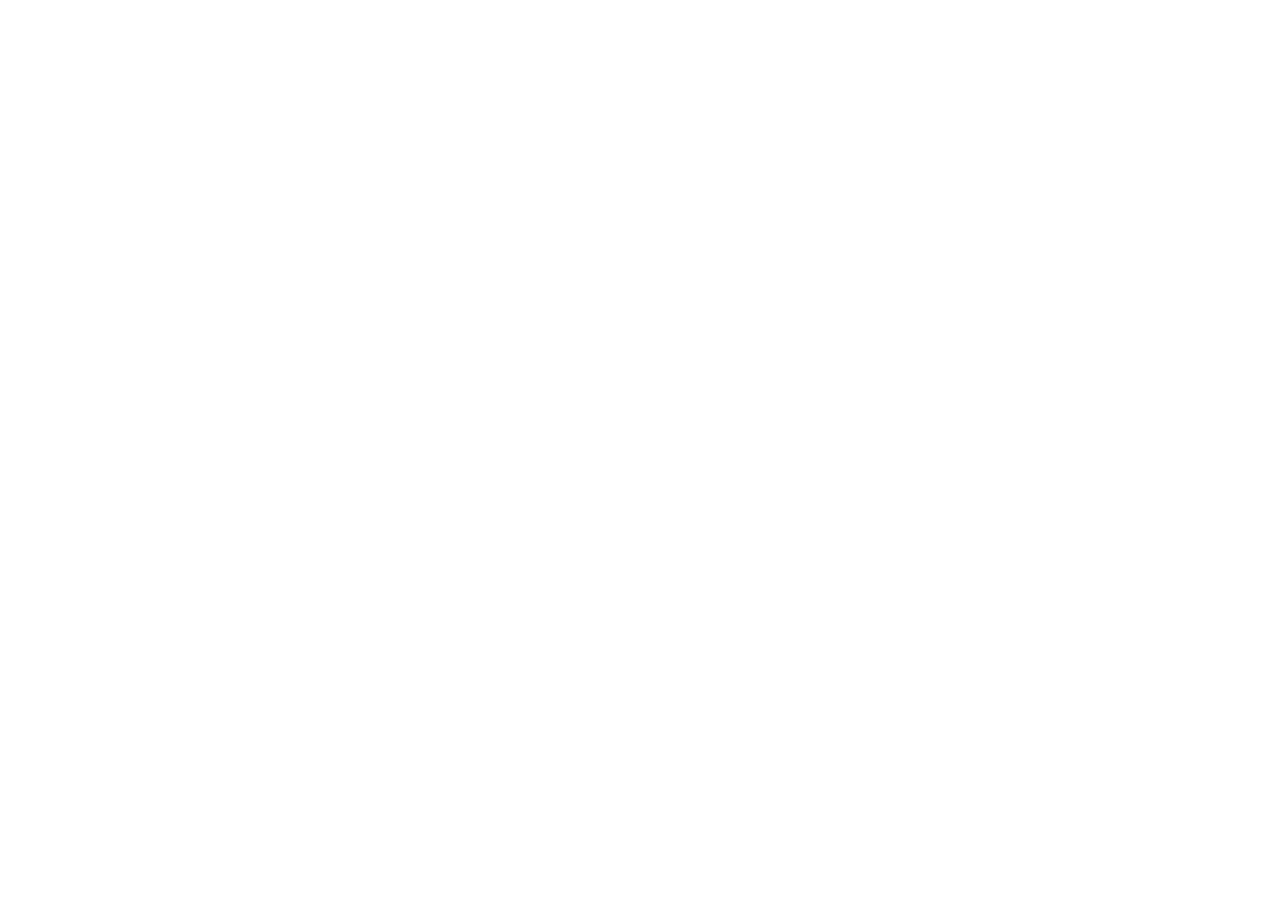
==== index.html @ 4a5c89d7 "0304" ====
<!doctype html>
<html lang="ko">
  <head>
    <meta charset="UTF-8" />
    <meta name="viewport" content="width=device-width, initial-scale=1.0" />
    <title>Portfolio Website</title>
  </head>
  <body></body>
</html>
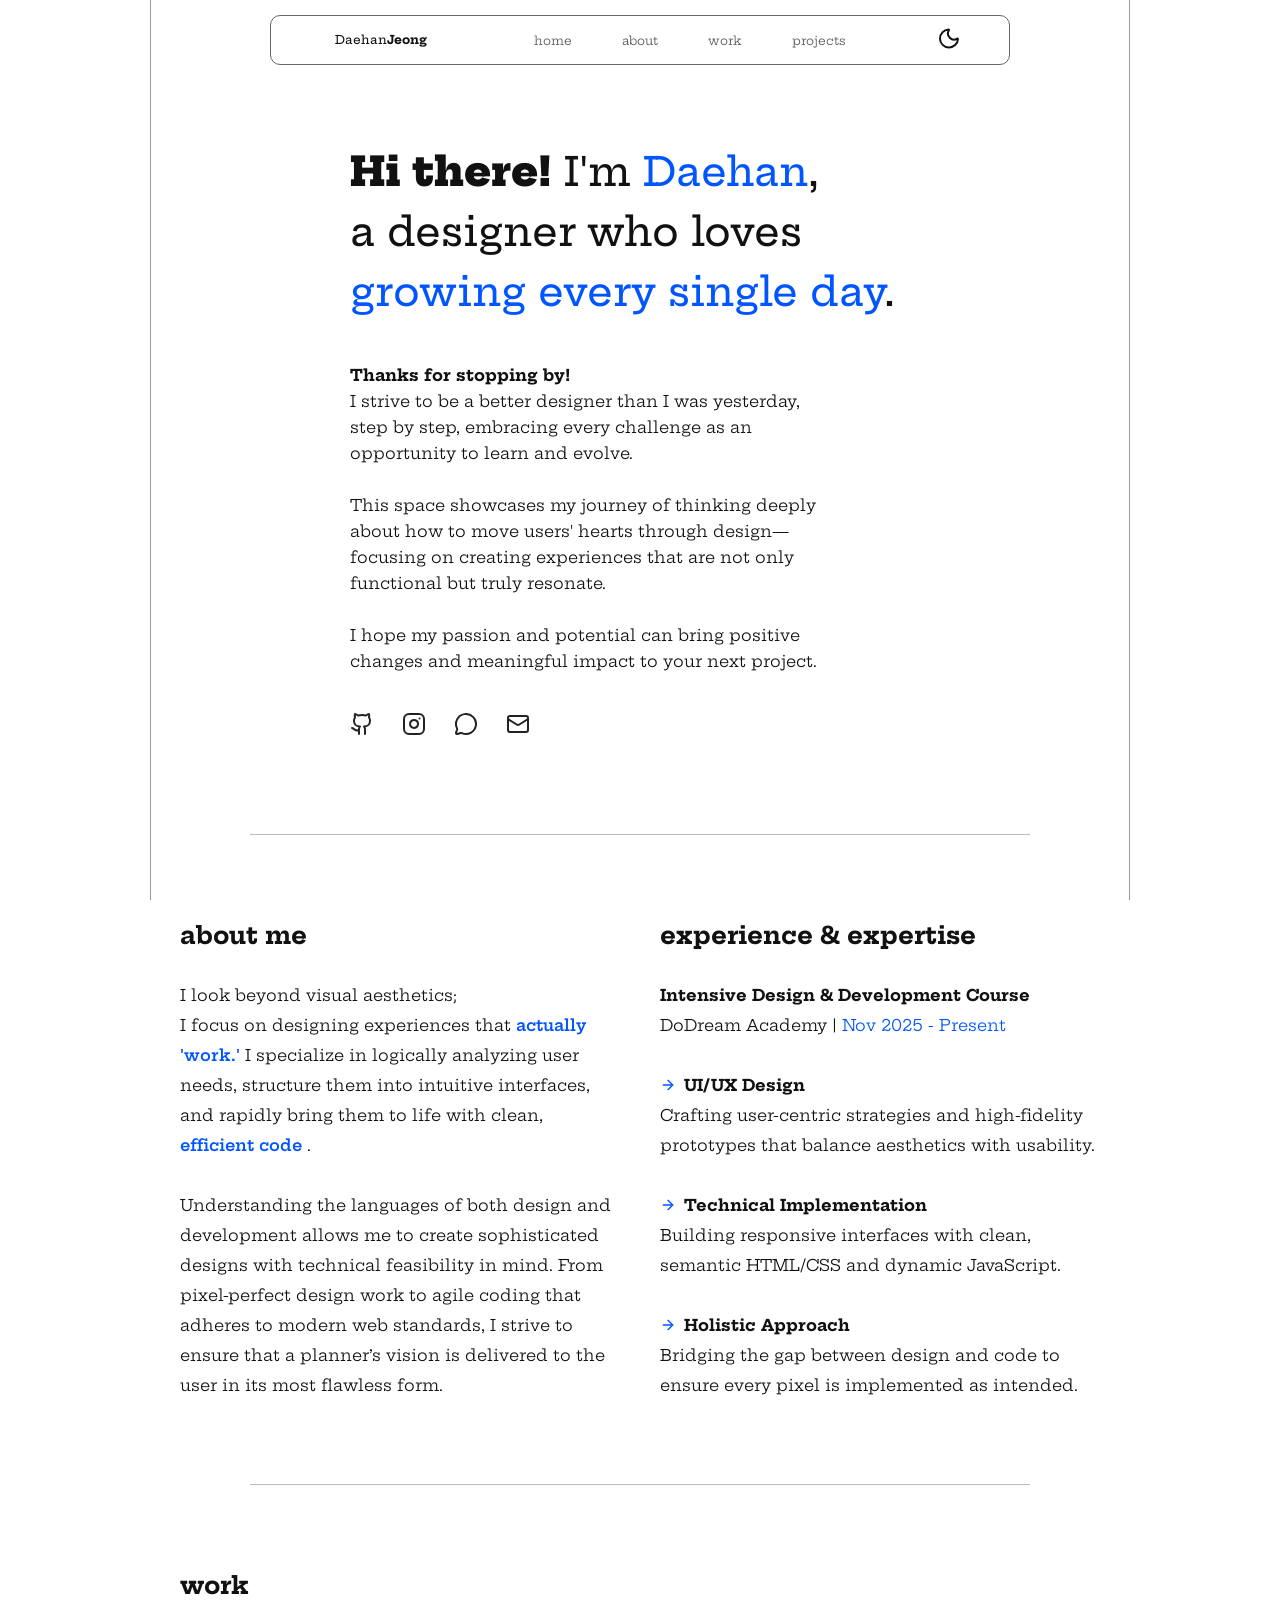
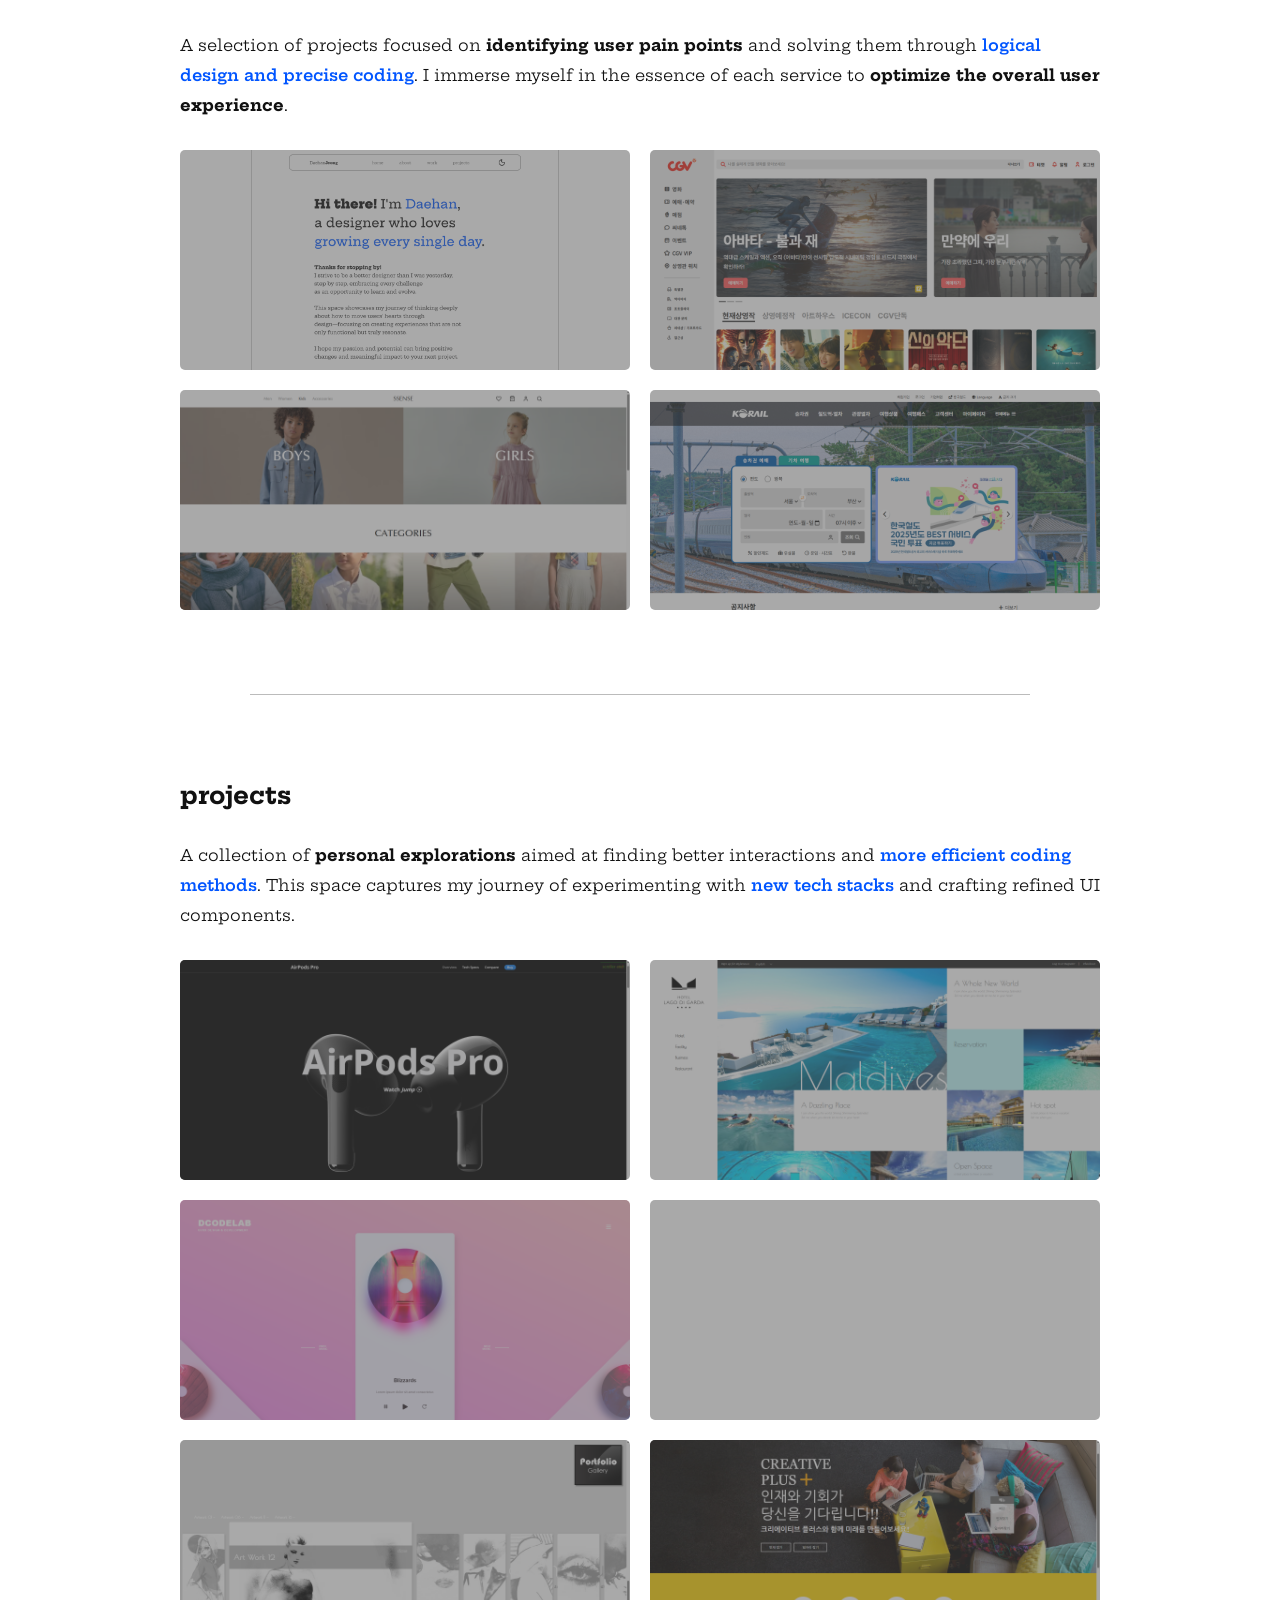
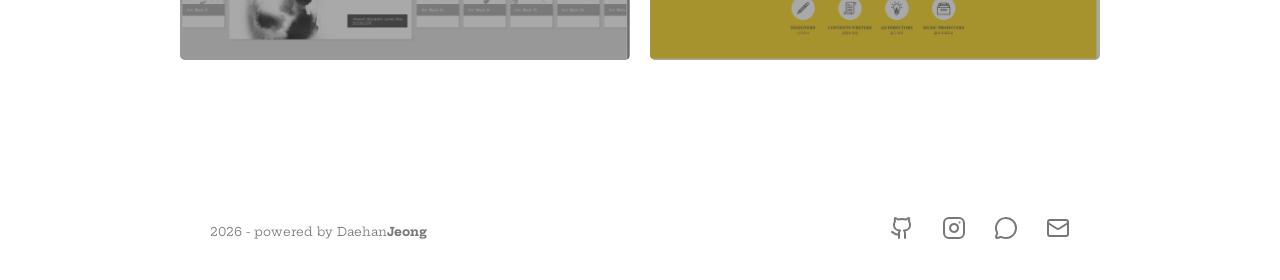
==== commit 07b89a7d: "0306" ====
--- a/index.html
+++ b/index.html
@@ -1,9 +1,423 @@
 <!doctype html>
-<html lang="ko">
+<html lang="en">
   <head>
     <meta charset="UTF-8" />
     <meta name="viewport" content="width=device-width, initial-scale=1.0" />
+
+    <link rel="stylesheet" href="css/style.css" />
+    <script src="js/script.js" defer></script>
     <title>Portfolio Website</title>
   </head>
-  <body></body>
+  <body>
+    <header>
+      <section class="box">
+        <h1 class="logo">
+          <a href="index.html">Daehan<b>Jeong</b></a>
+        </h1>
+        <nav id="gnb">
+          <a href="#hero">home</a>
+          <a href="#about">about</a>
+          <a href="#work">work</a>
+          <a href="#projects">projects</a>
+        </nav>
+        <div class="switch">
+          <button class="on">
+            <svg
+              xmlns="http://www.w3.org/2000/svg"
+              width="24"
+              height="24"
+              viewBox="0 0 24 24"
+              fill="none"
+              stroke="#111111"
+              stroke-width="2"
+              stroke-linecap="round"
+              stroke-linejoin="round"
+              class="lucide lucide-moon-icon lucide-moon"
+            >
+              <path
+                d="M20.985 12.486a9 9 0 1 1-9.473-9.472c.405-.022.617.46.402.803a6 6 0 0 0 8.268 8.268c.344-.215.825-.004.803.401"
+              />
+            </svg>
+          </button>
+          <button>
+            <svg
+              xmlns="http://www.w3.org/2000/svg"
+              width="24"
+              height="24"
+              viewBox="0 0 24 24"
+              fill="none"
+              stroke="#fdfdfd"
+              stroke-width="2"
+              stroke-linecap="round"
+              stroke-linejoin="round"
+              class="lucide lucide-sun-icon lucide-sun"
+            >
+              <circle cx="12" cy="12" r="4" />
+              <path d="M12 2v2" />
+              <path d="M12 20v2" />
+              <path d="m4.93 4.93 1.41 1.41" />
+              <path d="m17.66 17.66 1.41 1.41" />
+              <path d="M2 12h2" />
+              <path d="M20 12h2" />
+              <path d="m6.34 17.66-1.41 1.41" />
+              <path d="m19.07 4.93-1.41 1.41" />
+            </svg>
+          </button>
+        </div>
+      </section>
+    </header>
+
+    <main>
+      <section id="hero">
+        <div class="container">
+          <div class="text">
+            <div class="title">
+              <h2>
+                <b>Hi there!</b> I'm <span class="highlight">Daehan</span>,<br />
+                a designer who loves<br />
+                <span class="highlight">growing every single day</span>.
+              </h2>
+            </div>
+            <div class="content">
+              <span>
+                <b>Thanks for stopping by!</b><br />
+                I strive to be a better designer than I was yesterday, step by step, embracing every challenge as an
+                opportunity to learn and evolve. <br />
+                <br />
+                This space showcases my journey of thinking deeply about how to move users' hearts through
+                design—focusing on creating experiences that are not only functional but truly resonate.<br />
+                <br />
+                I hope my passion and potential can bring positive changes and meaningful impact to your next project.
+              </span>
+            </div>
+            <div class="social">
+              <a href="#">
+                <svg
+                  xmlns="http://www.w3.org/2000/svg"
+                  width="24"
+                  height="24"
+                  viewBox="0 0 24 24"
+                  fill="none"
+                  stroke="#222222"
+                  stroke-width="2"
+                  stroke-linecap="round"
+                  stroke-linejoin="round"
+                  class="lucide lucide-github-icon lucide-github"
+                >
+                  <path
+                    d="M15 22v-4a4.8 4.8 0 0 0-1-3.5c3 0 6-2 6-5.5.08-1.25-.27-2.48-1-3.5.28-1.15.28-2.35 0-3.5 0 0-1 0-3 1.5-2.64-.5-5.36-.5-8 0C6 2 5 2 5 2c-.3 1.15-.3 2.35 0 3.5A5.403 5.403 0 0 0 4 9c0 3.5 3 5.5 6 5.5-.39.49-.68 1.05-.85 1.65-.17.6-.22 1.23-.15 1.85v4"
+                  />
+                  <path d="M9 18c-4.51 2-5-2-7-2" />
+                </svg>
+              </a>
+              <a href="#">
+                <svg
+                  xmlns="http://www.w3.org/2000/svg"
+                  width="24"
+                  height="24"
+                  viewBox="0 0 24 24"
+                  fill="none"
+                  stroke="#222222"
+                  stroke-width="2"
+                  stroke-linecap="round"
+                  stroke-linejoin="round"
+                  class="lucide lucide-instagram-icon lucide-instagram"
+                >
+                  <rect width="20" height="20" x="2" y="2" rx="5" ry="5" />
+                  <path d="M16 11.37A4 4 0 1 1 12.63 8 4 4 0 0 1 16 11.37z" />
+                  <line x1="17.5" x2="17.51" y1="6.5" y2="6.5" />
+                </svg>
+              </a>
+              <a href="#">
+                <svg
+                  xmlns="http://www.w3.org/2000/svg"
+                  width="24"
+                  height="24"
+                  viewBox="0 0 24 24"
+                  fill="none"
+                  stroke="#222222"
+                  stroke-width="2"
+                  stroke-linecap="round"
+                  stroke-linejoin="round"
+                  class="lucide lucide-message-circle-icon lucide-message-circle"
+                >
+                  <path
+                    d="M2.992 16.342a2 2 0 0 1 .094 1.167l-1.065 3.29a1 1 0 0 0 1.236 1.168l3.413-.998a2 2 0 0 1 1.099.092 10 10 0 1 0-4.777-4.719"
+                  />
+                </svg>
+              </a>
+              <a href="#">
+                <svg
+                  xmlns="http://www.w3.org/2000/svg"
+                  width="24"
+                  height="24"
+                  viewBox="0 0 24 24"
+                  fill="none"
+                  stroke="#222222"
+                  stroke-width="2"
+                  stroke-linecap="round"
+                  stroke-linejoin="round"
+                  class="lucide lucide-mail-icon lucide-mail"
+                >
+                  <path d="m22 7-8.991 5.727a2 2 0 0 1-2.009 0L2 7" />
+                  <rect x="2" y="4" width="20" height="16" rx="2" />
+                </svg>
+              </a>
+            </div>
+          </div>
+        </div>
+      </section>
+
+      <section id="about">
+        <div class="container">
+          <div class="text">
+            <div class="title">
+              <h3>about me</h3>
+            </div>
+            <div class="content">
+              <span>
+                I look beyond visual aesthetics;<br />
+                I focus on designing experiences that
+                <span class="highlight">actually 'work.'</span>
+                I specialize in logically analyzing user needs, structure them into intuitive interfaces,<br />
+                and rapidly bring them to life with clean,
+                <span class="highlight">efficient code</span>
+                . <br />
+                <br />Understanding the languages of both design and development allows me to create sophisticated
+                designs with technical feasibility in mind. From pixel-perfect design work to agile coding that adheres
+                to modern web standards, I strive to ensure that a planner’s vision is delivered to the user in its most
+                flawless form.
+              </span>
+            </div>
+          </div>
+          <div class="text">
+            <div class="title">
+              <h3>experience & expertise</h3>
+            </div>
+            <div class="content">
+              <h4>Intensive Design & Development Course</h4>
+              <span>DoDream Academy | </span>
+              <span class="highlight" style="font-weight: normal">Nov 2025 - Present</span><br />
+              <br />
+
+              <h4>
+                <svg
+                  xmlns="http://www.w3.org/2000/svg"
+                  width="16"
+                  height="16"
+                  viewBox="0 0 24 24"
+                  fill="none"
+                  stroke="#0055FF"
+                  stroke-width="2"
+                  stroke-linecap="round"
+                  stroke-linejoin="round"
+                  class="lucide lucide-arrow-right-icon lucide-arrow-right"
+                >
+                  <path d="M5 12h14" />
+                  <path d="m12 5 7 7-7 7" />
+                </svg>
+                UI/UX Design
+              </h4>
+              <span
+                >Crafting user-centric strategies and high-fidelity prototypes that balance aesthetics with
+                usability.</span
+              ><br />
+              <br />
+
+              <h4>
+                <svg
+                  xmlns="http://www.w3.org/2000/svg"
+                  width="16"
+                  height="16"
+                  viewBox="0 0 24 24"
+                  fill="none"
+                  stroke="#0055FF"
+                  stroke-width="2"
+                  stroke-linecap="round"
+                  stroke-linejoin="round"
+                  class="lucide lucide-arrow-right-icon lucide-arrow-right"
+                >
+                  <path d="M5 12h14" />
+                  <path d="m12 5 7 7-7 7" />
+                </svg>
+                Technical Implementation
+              </h4>
+              <span>Building responsive interfaces with clean, semantic HTML/CSS and dynamic JavaScript.</span><br />
+              <br />
+
+              <h4>
+                <svg
+                  xmlns="http://www.w3.org/2000/svg"
+                  width="16"
+                  height="16"
+                  viewBox="0 0 24 24"
+                  fill="none"
+                  stroke="#0055FF"
+                  stroke-width="2"
+                  stroke-linecap="round"
+                  stroke-linejoin="round"
+                  class="lucide lucide-arrow-right-icon lucide-arrow-right"
+                >
+                  <path d="M5 12h14" />
+                  <path d="m12 5 7 7-7 7" />
+                </svg>
+                Holistic Approach
+              </h4>
+              <span>Bridging the gap between design and code to ensure every pixel is implemented as intended.</span>
+            </div>
+          </div>
+        </div>
+      </section>
+
+      <section id="work" class="cards">
+        <div class="cards-container">
+          <div class="text">
+            <div class="title">
+              <h3>work</h3>
+            </div>
+            <div class="content">
+              <span>
+                A selection of projects focused on <b>identifying user pain points</b> and solving them through
+                <span class="highlight">logical design and precise coding</span>. I immerse myself in the essence of
+                each service to <b>optimize the overall user experience</b>.
+              </span>
+            </div>
+          </div>
+          <div class="items">
+            <a href="#" class="item">
+              <div class="item-text"><span>portfolio</span></div>
+            </a>
+            <a href="#" class="item">
+              <div class="item-text"><span>cgv</span></div>
+            </a>
+            <a href="#" class="item">
+              <div class="item-text"><span>ssense</span></div>
+            </a>
+            <a href="#" class="item">
+              <div class="item-text"><span>korail</span></div>
+            </a>
+          </div>
+        </div>
+      </section>
+
+      <section id="projects" class="cards">
+        <div class="cards-container">
+          <div class="text">
+            <div class="title">
+              <h3>projects</h3>
+            </div>
+            <div class="content">
+              <span>
+                A collection of <b>personal explorations</b> aimed at finding better interactions and
+                <span class="highlight">more efficient coding methods</span>. This space captures my journey of
+                experimenting with <span class="highlight">new tech stacks</span> and crafting refined UI components.
+              </span>
+            </div>
+          </div>
+          <div class="items">
+            <a href="#" class="item">
+              <div class="item-text"><span>airpods pro</span></div>
+            </a>
+            <a href="#" class="item">
+              <div class="item-text"><span>hotel</span></div>
+            </a>
+            <a href="#" class="item">
+              <div class="item-text"><span>music player</span></div>
+            </a>
+            <a href="#" class="item">
+              <div class="item-text"><span>marvel</span></div>
+            </a>
+            <a href="#" class="item">
+              <div class="item-text"><span>art collection</span></div>
+            </a>
+            <a href="#" class="item">
+              <div class="item-text"><span>homepage</span></div>
+            </a>
+          </div>
+        </div>
+      </section>
+    </main>
+
+    <footer>
+      <div class="container">
+        <div class="copy">
+          <span>2026 - powered by Daehan<b>Jeong</b></span>
+        </div>
+        <div class="social">
+          <a href="#">
+            <svg
+              xmlns="http://www.w3.org/2000/svg"
+              width="24"
+              height="24"
+              viewBox="0 0 24 24"
+              fill="none"
+              stroke="#777777"
+              stroke-width="2"
+              stroke-linecap="round"
+              stroke-linejoin="round"
+              class="lucide lucide-github-icon lucide-github"
+            >
+              <path
+                d="M15 22v-4a4.8 4.8 0 0 0-1-3.5c3 0 6-2 6-5.5.08-1.25-.27-2.48-1-3.5.28-1.15.28-2.35 0-3.5 0 0-1 0-3 1.5-2.64-.5-5.36-.5-8 0C6 2 5 2 5 2c-.3 1.15-.3 2.35 0 3.5A5.403 5.403 0 0 0 4 9c0 3.5 3 5.5 6 5.5-.39.49-.68 1.05-.85 1.65-.17.6-.22 1.23-.15 1.85v4"
+              />
+              <path d="M9 18c-4.51 2-5-2-7-2" />
+            </svg>
+          </a>
+          <a href="#">
+            <svg
+              xmlns="http://www.w3.org/2000/svg"
+              width="24"
+              height="24"
+              viewBox="0 0 24 24"
+              fill="none"
+              stroke="#777777"
+              stroke-width="2"
+              stroke-linecap="round"
+              stroke-linejoin="round"
+              class="lucide lucide-instagram-icon lucide-instagram"
+            >
+              <rect width="20" height="20" x="2" y="2" rx="5" ry="5" />
+              <path d="M16 11.37A4 4 0 1 1 12.63 8 4 4 0 0 1 16 11.37z" />
+              <line x1="17.5" x2="17.51" y1="6.5" y2="6.5" />
+            </svg>
+          </a>
+          <a href="#">
+            <svg
+              xmlns="http://www.w3.org/2000/svg"
+              width="24"
+              height="24"
+              viewBox="0 0 24 24"
+              fill="none"
+              stroke="#777777"
+              stroke-width="2"
+              stroke-linecap="round"
+              stroke-linejoin="round"
+              class="lucide lucide-message-circle-icon lucide-message-circle"
+            >
+              <path
+                d="M2.992 16.342a2 2 0 0 1 .094 1.167l-1.065 3.29a1 1 0 0 0 1.236 1.168l3.413-.998a2 2 0 0 1 1.099.092 10 10 0 1 0-4.777-4.719"
+              />
+            </svg>
+          </a>
+          <a href="#">
+            <svg
+              xmlns="http://www.w3.org/2000/svg"
+              width="24"
+              height="24"
+              viewBox="0 0 24 24"
+              fill="none"
+              stroke="#777777"
+              stroke-width="2"
+              stroke-linecap="round"
+              stroke-linejoin="round"
+              class="lucide lucide-mail-icon lucide-mail"
+            >
+              <path d="m22 7-8.991 5.727a2 2 0 0 1-2.009 0L2 7" />
+              <rect x="2" y="4" width="20" height="16" rx="2" />
+            </svg>
+          </a>
+        </div>
+      </div>
+    </footer>
+  </body>
 </html>
--- a/css/style.css
+++ b/css/style.css
@@ -0,0 +1,427 @@
+@import url('https://fonts.googleapis.com/css2?family=Hepta+Slab:wght@1..900&display=swap');
+
+:root {
+  --primary-color: #0055ff;
+  --secondary-color: #d4ff00;
+  --bg-color-light: #ffffff;
+  --bg-color-dark: #222222;
+  --text-light: #111111;
+  --text-dark: #fdfdfd;
+  --text-nav-light: #555555;
+  --text-nav-dark: #dddddd;
+  --text-footer-light: #777777;
+  --text-footer-dark: #aaaaaa;
+  --header-border-color-light: #666666;
+  --header-border-color-dark: #eeeeee;
+  --page-border-color-light: #999999;
+  --page-border-color-dark: #bbbbbb;
+}
+
+* {
+  margin: 0;
+  padding: 0;
+  box-sizing: border-box;
+}
+html {
+  scroll-behavior: smooth;
+}
+body {
+  font-family: 'Hepta Slab', sans-serif;
+  color: var(--text-light);
+}
+
+ul,
+li {
+  list-style: none;
+}
+
+a {
+  text-decoration: none;
+}
+
+img {
+  display: block;
+}
+
+button {
+  outline: none;
+  border: none;
+  background-color: transparent;
+  cursor: pointer;
+}
+
+body::before,
+body::after {
+  content: '';
+  position: fixed;
+  top: 0;
+  bottom: 0;
+  width: 1px;
+  background-color: var(--page-border-color-light);
+  z-index: -1;
+}
+
+body::before {
+  left: calc(50% - 490px);
+}
+
+body::after {
+  right: calc(50% - 490px);
+}
+
+.highlight {
+  color: var(--primary-color);
+}
+
+header {
+  height: 80px;
+  display: flex;
+  align-items: center;
+  justify-content: center;
+}
+
+header .box {
+  width: 740px;
+  height: 50px;
+  border: var(--header-border-color-light) 1px solid;
+  border-radius: 10px;
+  display: flex;
+  justify-content: space-between;
+  align-items: center;
+  padding: 0 20px;
+  transition: 0.5s;
+}
+
+header .logo {
+  width: 180px;
+  height: 40px;
+  display: flex;
+  justify-content: center;
+  align-items: center;
+  font-weight: 500;
+}
+
+header .logo a {
+  color: var(--text-light);
+  font-size: 12px;
+  display: block;
+  line-height: 1;
+}
+
+#gnb {
+  width: 400px;
+  height: 40px;
+  display: flex;
+  align-items: center;
+  justify-content: center;
+  gap: 50px;
+}
+
+#gnb a {
+  font-size: 12px;
+  color: var(--text-nav-light);
+  transition: color 0.3s;
+}
+
+#gnb a:hover {
+  color: var(--text-light);
+}
+
+header .switch {
+  width: 80px;
+  height: 40px;
+  position: relative;
+}
+
+header .switch button {
+  position: absolute;
+  left: 50%;
+  top: 50%;
+  transform: translate(-50%, -50%);
+  display: none;
+}
+
+header .switch button.on {
+  display: block;
+}
+
+header .box.sticky {
+  width: 920px;
+  height: 70px;
+  position: fixed;
+  top: 0;
+  backdrop-filter: saturate(180%) blur(10px);
+  border: none;
+  border-bottom: 1px solid rgba(255, 255, 255, 0.8);
+  z-index: 20;
+  box-shadow: 0 5px 20px rgba(17, 17, 17, 0.25);
+}
+
+header .box.sticky #gnb {
+  gap: 70px;
+}
+
+main {
+  display: flex;
+  flex-direction: column;
+  gap: 70px;
+}
+
+main section {
+  position: relative;
+}
+
+main section::after {
+  content: '';
+  position: absolute;
+  left: 50%;
+  bottom: 0;
+  transform: translate(-50%, 35px);
+  width: 780px;
+  height: 1px;
+  background-color: var(--page-border-color-dark);
+}
+
+main section:last-child::after {
+  display: none;
+}
+
+#hero {
+  height: 720px;
+}
+
+#hero .container {
+  max-width: 980px;
+  margin: auto;
+}
+
+#hero .text {
+  width: 580px;
+  margin: 0 auto;
+  padding: 62px 0;
+  display: flex;
+  flex-direction: column;
+  gap: 40px;
+}
+
+#hero .text .title h2 {
+  font-size: 40px;
+  font-weight: 500;
+  line-height: 60px;
+}
+
+#hero .text .title h2 b {
+  font-weight: 800;
+}
+
+#hero .text .content {
+  width: 480px;
+}
+
+#hero .text .content span {
+  font-size: 16px;
+  line-height: 26px;
+}
+
+.social {
+  display: flex;
+  gap: 28px;
+  align-items: center;
+  height: 24px;
+}
+
+.social a svg {
+  transition: stroke 0.3s;
+}
+
+.social a:hover svg {
+  stroke: var(--primary-color);
+}
+
+#about .highlight,
+.cards .highlight {
+  font-weight: 600;
+}
+
+#about {
+  min-height: 580px;
+  height: auto;
+  display: flex;
+  align-items: center;
+  justify-content: center;
+}
+
+#about .container {
+  width: 920px;
+  display: flex;
+  gap: 40px;
+  align-items: center;
+  justify-content: center;
+  margin: auto;
+}
+
+#about .text {
+  display: flex;
+  flex: 1;
+  flex-direction: column;
+  gap: 30px;
+}
+
+#about .text .title h3 {
+  font-size: 24px;
+}
+
+#about .text .content {
+  font-size: 16px;
+  line-height: 30px;
+}
+
+#about .text .content h4 {
+  display: flex;
+  align-items: center;
+  gap: 8px;
+}
+
+.cards .cards-container {
+  width: 980px;
+  display: flex;
+  gap: 30px;
+  align-items: center;
+  justify-content: center;
+  flex-direction: column;
+  padding: 50px 0;
+  margin: 0 auto;
+}
+
+.cards .text {
+  display: flex;
+  gap: 30px;
+  width: 920px;
+  flex-direction: column;
+}
+
+.cards .title h3 {
+  font-size: 24px;
+}
+
+.cards .content {
+  font-size: 16px;
+  line-height: 30px;
+}
+
+.cards .items {
+  display: grid;
+  width: 920px;
+  grid-template-columns: 1fr 1fr;
+  grid-template-rows: repeat(2, 1fr);
+  gap: 20px;
+}
+
+.cards .items .item {
+  display: block;
+  width: 450px;
+  height: 220px;
+  overflow: hidden;
+  border-radius: 5px;
+  position: relative;
+}
+
+.cards .items .item::after {
+  content: '';
+  position: absolute;
+  top: 0;
+  left: 0;
+  width: 100%;
+  height: 100%;
+  background-color: rgba(85, 85, 85, 0.5);
+  transition: 0.3s ease-in;
+}
+
+.cards .items .item .item-text {
+  position: absolute;
+  top: 0;
+  left: 0;
+  width: 100%;
+  height: 100%;
+  display: flex;
+  justify-content: center;
+  align-items: end;
+  z-index: 10;
+  opacity: 0;
+  transition: opacity 0.5s 0.3s ease-in-out;
+}
+
+.cards .items .item .item-text span {
+  color: var(--text-dark);
+  font-weight: 600;
+  font-size: 24px;
+  line-height: 2.5;
+}
+
+.cards .items .item:hover .item-text {
+  opacity: 1;
+}
+
+.cards .items .item:hover::after {
+  background-color: rgba(85, 85, 85, 0.3);
+}
+
+#work .items .item:nth-of-type(1) {
+  background: url(../assets/img/work1.png) top/cover;
+}
+
+#work .items .item:nth-of-type(2) {
+  background: url(../assets/img/work2.png) top/cover;
+}
+
+#work .items .item:nth-of-type(3) {
+  background: url(../assets/img/work3.png) top/cover;
+}
+
+#work .items .item:nth-of-type(4) {
+  background: url(../assets/img/work4.png) top/cover;
+}
+
+#projects .items .item:nth-of-type(1) {
+  background: url(../assets/img/pro1.png) top/cover;
+}
+
+#projects .items .item:nth-of-type(2) {
+  background: url(../assets/img/pro2.png) top/cover;
+}
+
+#projects .items .item:nth-of-type(3) {
+  background: url(../assets/img/pro3.png) top/cover;
+}
+
+#projects .items .item:nth-of-type(4) {
+  background: url(../assets/img/pro4.png) top/cover;
+}
+
+#projects .items .item:nth-of-type(5) {
+  background: url(../assets/img/pro5.png) top/cover;
+}
+
+#projects .items .item:nth-of-type(6) {
+  background: url(../assets/img/pro6.png) top/cover;
+}
+
+footer {
+  height: 100px;
+  margin-top: 70px;
+}
+
+footer .container {
+  width: 920px;
+  height: 100%;
+  display: flex;
+  justify-content: space-between;
+  align-items: center;
+  margin: 0 auto;
+  padding: 0 30px;
+}
+
+footer .copy span {
+  font-size: 12px;
+  color: var(--text-footer-light);
+}
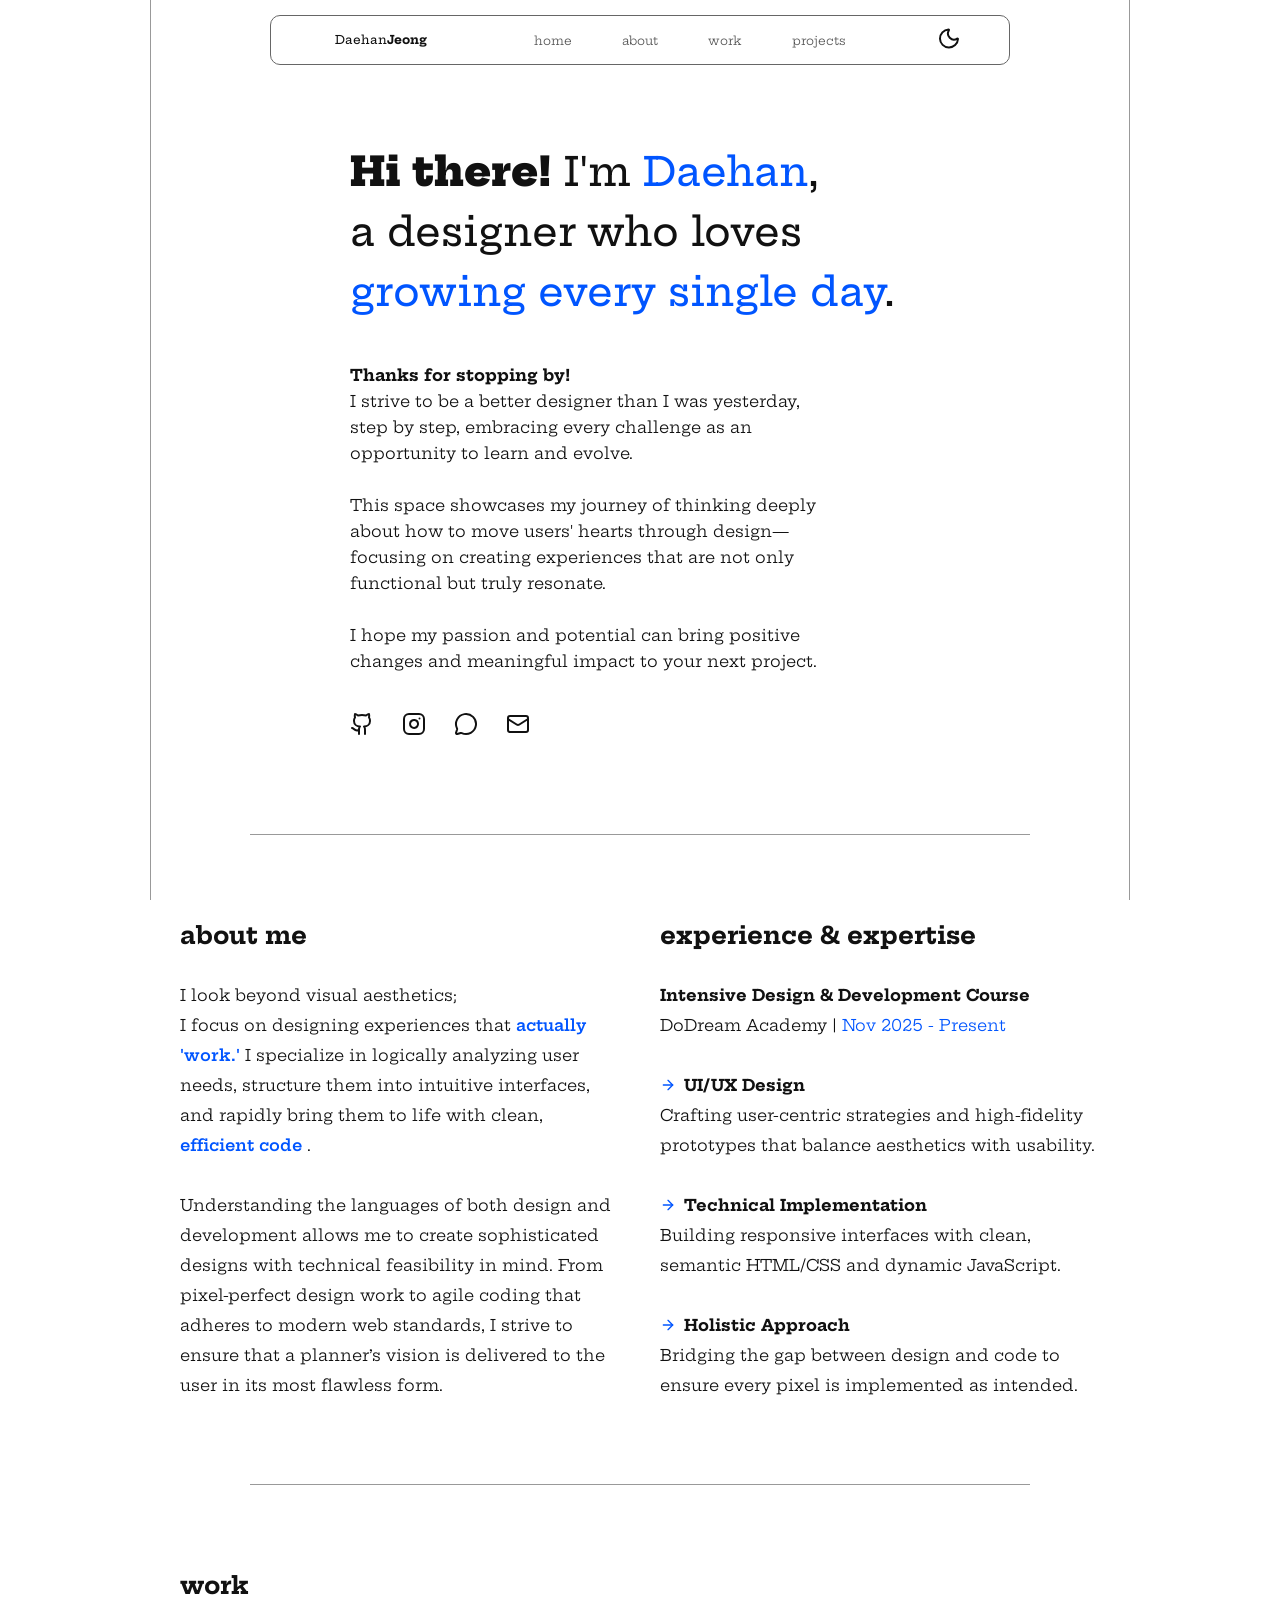
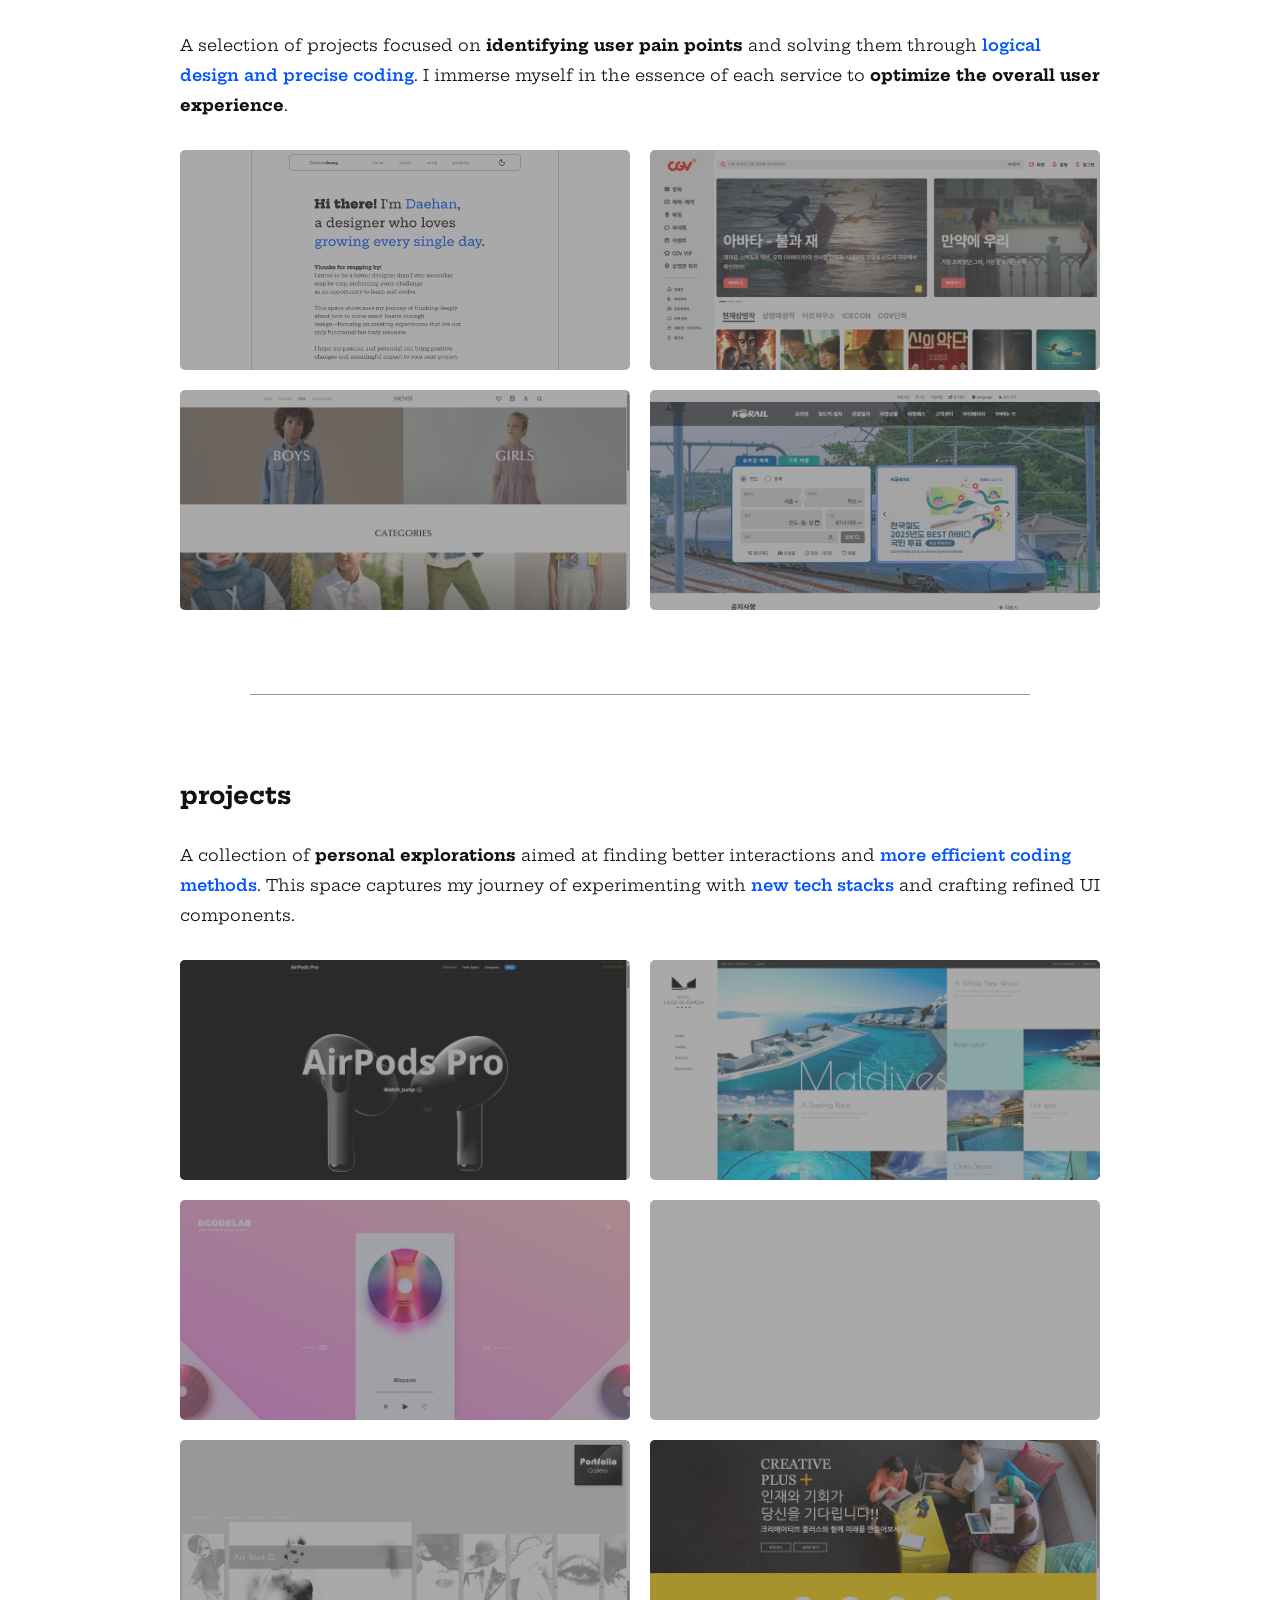
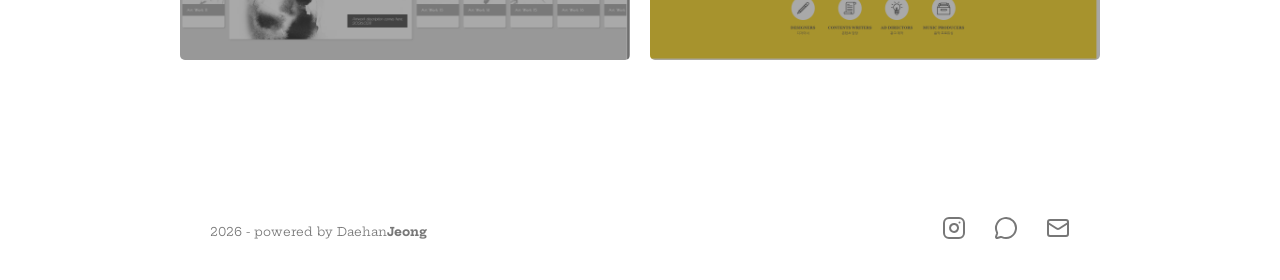
==== commit 01b38e2d: "0309" ====
--- a/index.html
+++ b/index.html
@@ -98,7 +98,6 @@
                   height="24"
                   viewBox="0 0 24 24"
                   fill="none"
-                  stroke="#222222"
                   stroke-width="2"
                   stroke-linecap="round"
                   stroke-linejoin="round"
@@ -207,7 +206,6 @@
                   height="16"
                   viewBox="0 0 24 24"
                   fill="none"
-                  stroke="#0055FF"
                   stroke-width="2"
                   stroke-linecap="round"
                   stroke-linejoin="round"
@@ -351,7 +349,6 @@
               height="24"
               viewBox="0 0 24 24"
               fill="none"
-              stroke="#777777"
               stroke-width="2"
               stroke-linecap="round"
               stroke-linejoin="round"
--- a/css/style.css
+++ b/css/style.css
@@ -2,19 +2,22 @@
 
 :root {
   --primary-color: #0055ff;
-  --secondary-color: #d4ff00;
-  --bg-color-light: #ffffff;
-  --bg-color-dark: #222222;
-  --text-light: #111111;
-  --text-dark: #fdfdfd;
-  --text-nav-light: #555555;
-  --text-nav-dark: #dddddd;
-  --text-footer-light: #777777;
-  --text-footer-dark: #aaaaaa;
-  --header-border-color-light: #666666;
-  --header-border-color-dark: #eeeeee;
-  --page-border-color-light: #999999;
-  --page-border-color-dark: #bbbbbb;
+  --bg-color: #ffffff;
+  --text-main: #111111;
+  --text-nav: #555555;
+  --text-footer: #777777;
+  --border-color: #666666;
+  --page-line: #999999;
+}
+
+body.dk {
+  --primary-color: #d4ff00;
+  --bg-color: #222222;
+  --text-main: #fdfdfd;
+  --text-nav: #dddddd;
+  --text-footer: #aaaaaa;
+  --border-color: #eeeeee;
+  --page-line: #bbbbbb;
 }
 
 * {
@@ -22,12 +25,19 @@
   padding: 0;
   box-sizing: border-box;
 }
+
 html {
   scroll-behavior: smooth;
 }
+
 body {
   font-family: 'Hepta Slab', sans-serif;
-  color: var(--text-light);
+  color: var(--text-main);
+  background-color: var(--bg-color);
+  user-select: none;
+  transition:
+    background-color 0.4s ease,
+    color 0.4s ease;
 }
 
 ul,
@@ -57,7 +67,7 @@
   top: 0;
   bottom: 0;
   width: 1px;
-  background-color: var(--page-border-color-light);
+  background-color: var(--page-line);
   z-index: -1;
 }
 
@@ -83,7 +93,7 @@
 header .box {
   width: 740px;
   height: 50px;
-  border: var(--header-border-color-light) 1px solid;
+  border: var(--border-color) 1px solid;
   border-radius: 10px;
   display: flex;
   justify-content: space-between;
@@ -102,7 +112,7 @@
 }
 
 header .logo a {
-  color: var(--text-light);
+  color: var(--text-main);
   font-size: 12px;
   display: block;
   line-height: 1;
@@ -119,12 +129,12 @@
 
 #gnb a {
   font-size: 12px;
-  color: var(--text-nav-light);
+  color: var(--text-nav);
   transition: color 0.3s;
 }
 
 #gnb a:hover {
-  color: var(--text-light);
+  color: var(--text-main);
 }
 
 header .switch {
@@ -146,13 +156,12 @@
 }
 
 header .box.sticky {
-  width: 920px;
+  width: 970px;
   height: 70px;
   position: fixed;
-  top: 0;
-  backdrop-filter: saturate(180%) blur(10px);
+  top: 5px;
+  backdrop-filter: saturate(50%) blur(20px);
   border: none;
-  border-bottom: 1px solid rgba(255, 255, 255, 0.8);
   z-index: 20;
   box-shadow: 0 5px 20px rgba(17, 17, 17, 0.25);
 }
@@ -179,7 +188,7 @@
   transform: translate(-50%, 35px);
   width: 780px;
   height: 1px;
-  background-color: var(--page-border-color-dark);
+  background-color: var(--page-line);
 }
 
 main section:last-child::after {
@@ -234,6 +243,16 @@
   transition: stroke 0.3s;
 }
 
+#hero .social a svg {
+  stroke: var(--text-main);
+}
+
+#footer .social a svg {
+  stroke: var(--text-footer);
+}
+
+#hero .social a:hover svg,
+#footer .social a:hover svg,
 .social a:hover svg {
   stroke: var(--primary-color);
 }
@@ -280,6 +299,10 @@
   display: flex;
   align-items: center;
   gap: 8px;
+}
+
+#about .text .content h4 svg {
+  stroke: var(--primary-color);
 }
 
 .cards .cards-container {
@@ -352,7 +375,7 @@
 }
 
 .cards .items .item .item-text span {
-  color: var(--text-dark);
+  color: #fdfdfd;
   font-weight: 600;
   font-size: 24px;
   line-height: 2.5;
@@ -423,5 +446,5 @@
 
 footer .copy span {
   font-size: 12px;
-  color: var(--text-footer-light);
-}
+  color: var(--text-footer);
+}
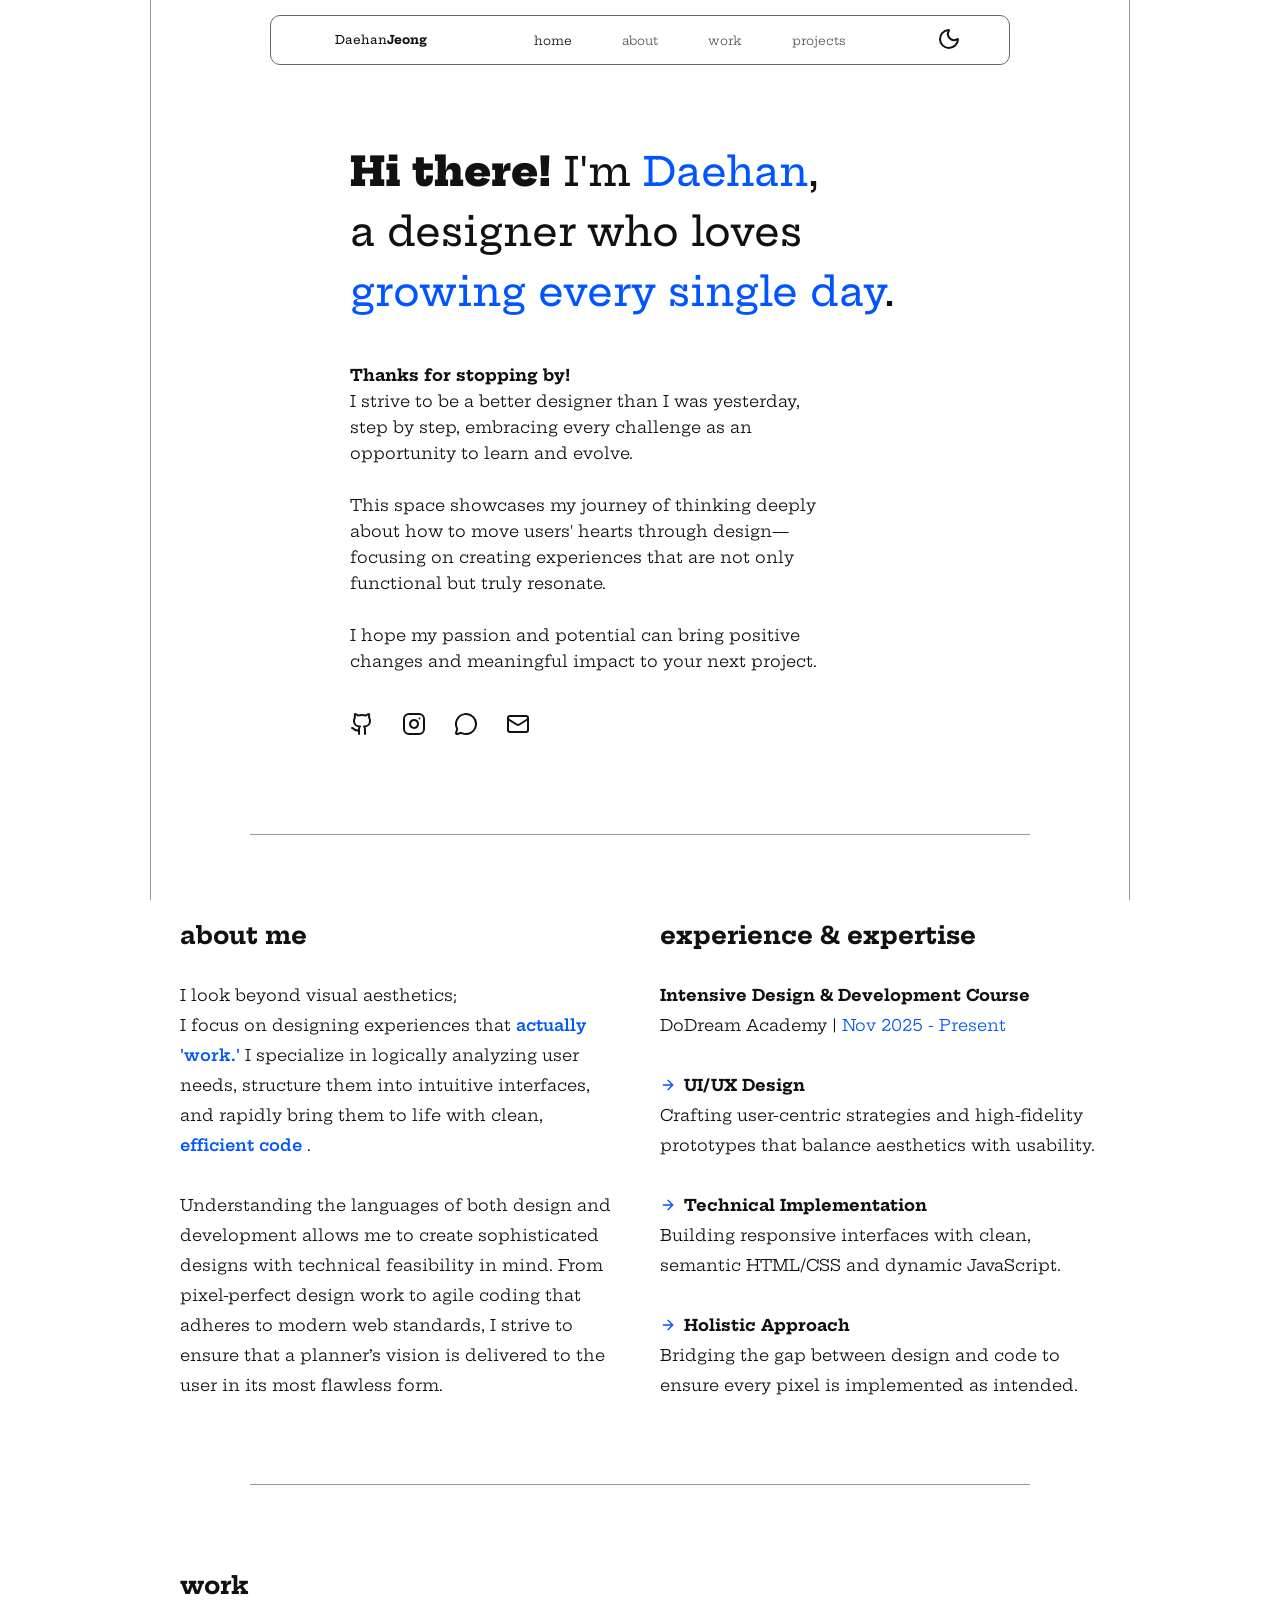
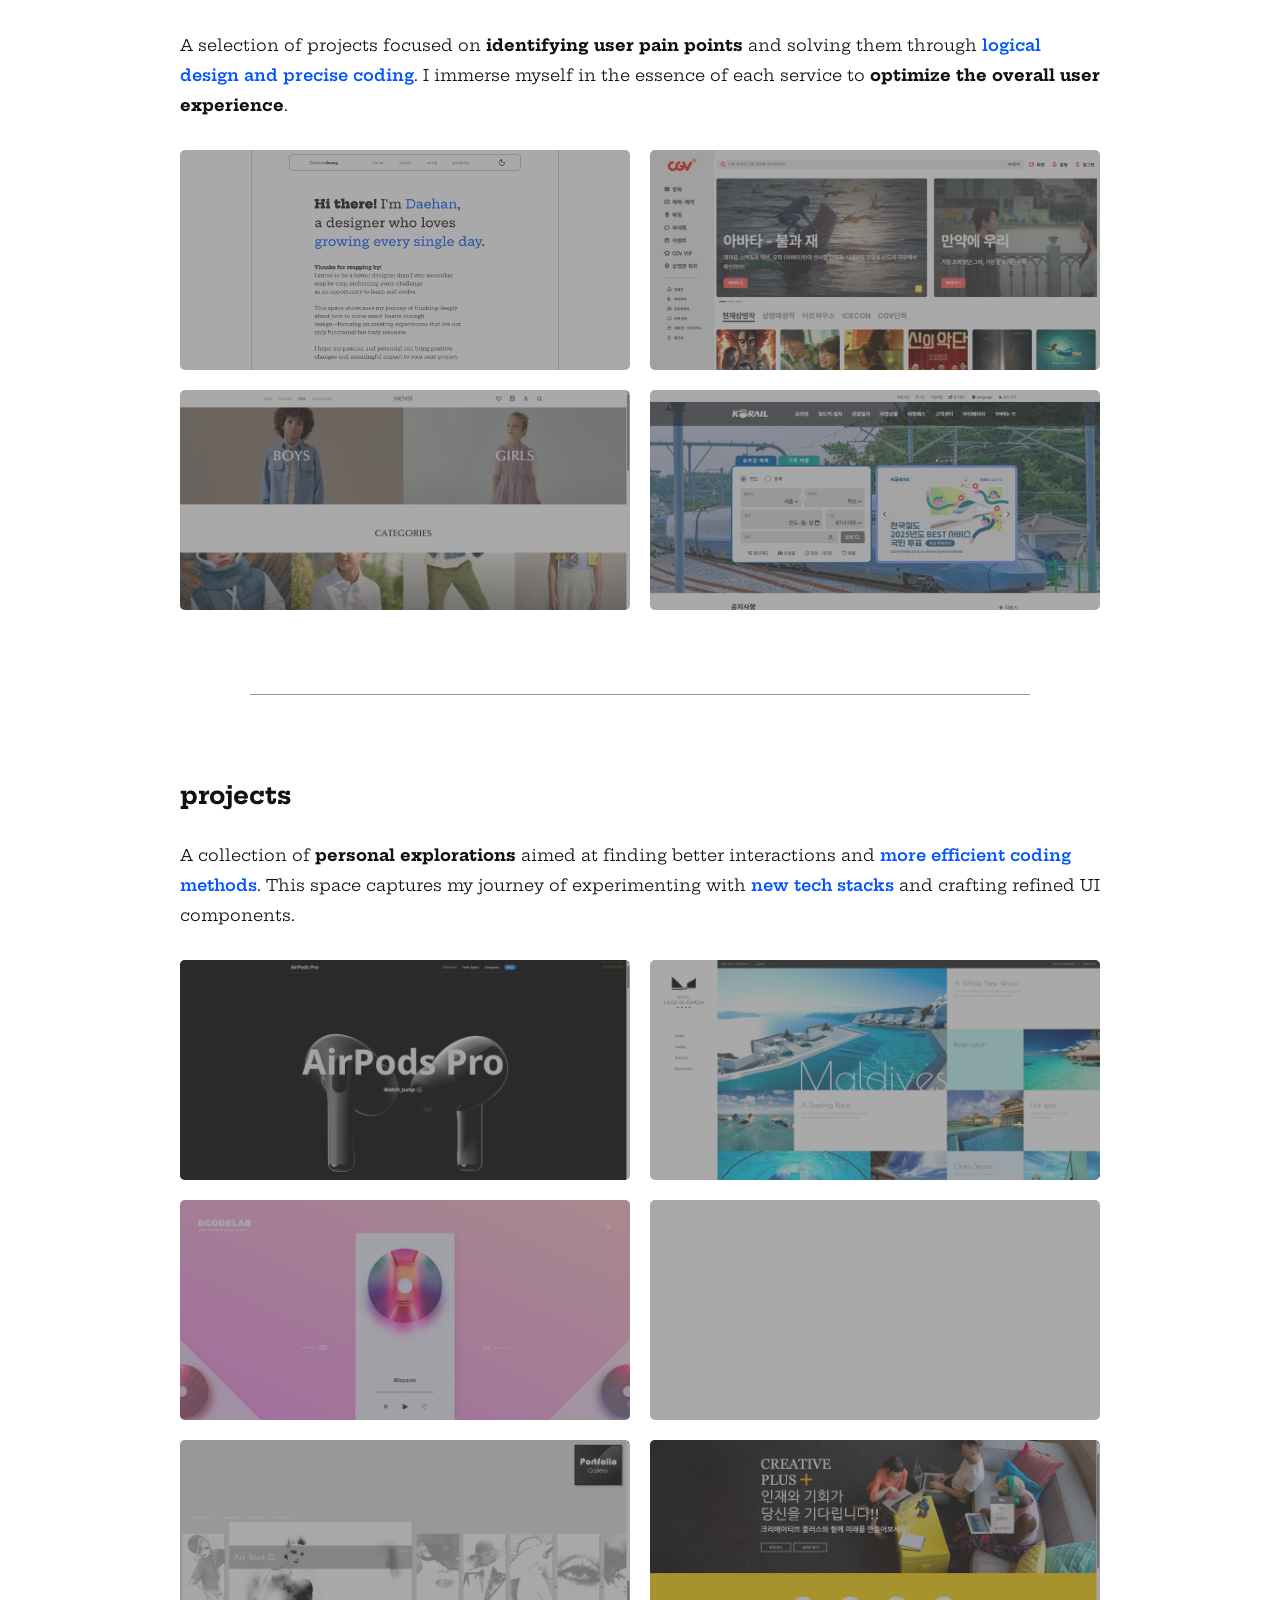
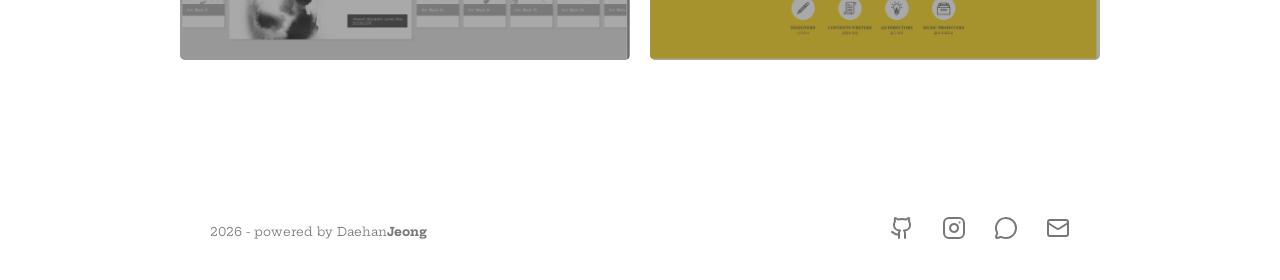
==== commit b48e5b9f: "0309" ====
--- a/index.html
+++ b/index.html
@@ -20,49 +20,66 @@
           <a href="#work">work</a>
           <a href="#projects">projects</a>
         </nav>
-        <div class="switch">
-          <button class="on">
-            <svg
-              xmlns="http://www.w3.org/2000/svg"
-              width="24"
-              height="24"
-              viewBox="0 0 24 24"
-              fill="none"
-              stroke="#111111"
-              stroke-width="2"
-              stroke-linecap="round"
-              stroke-linejoin="round"
-              class="lucide lucide-moon-icon lucide-moon"
-            >
-              <path
-                d="M20.985 12.486a9 9 0 1 1-9.473-9.472c.405-.022.617.46.402.803a6 6 0 0 0 8.268 8.268c.344-.215.825-.004.803.401"
-              />
-            </svg>
-          </button>
-          <button>
-            <svg
-              xmlns="http://www.w3.org/2000/svg"
-              width="24"
-              height="24"
-              viewBox="0 0 24 24"
-              fill="none"
-              stroke="#fdfdfd"
-              stroke-width="2"
-              stroke-linecap="round"
-              stroke-linejoin="round"
-              class="lucide lucide-sun-icon lucide-sun"
-            >
-              <circle cx="12" cy="12" r="4" />
-              <path d="M12 2v2" />
-              <path d="M12 20v2" />
-              <path d="m4.93 4.93 1.41 1.41" />
-              <path d="m17.66 17.66 1.41 1.41" />
-              <path d="M2 12h2" />
-              <path d="M20 12h2" />
-              <path d="m6.34 17.66-1.41 1.41" />
-              <path d="m19.07 4.93-1.41 1.41" />
-            </svg>
-          </button>
+        <div class="btn-wrap">
+          <div class="switch">
+            <button class="mode-toggle on">
+              <svg
+                xmlns="http://www.w3.org/2000/svg"
+                width="24"
+                height="24"
+                viewBox="0 0 24 24"
+                fill="none"
+                stroke-width="2"
+                stroke-linecap="round"
+                stroke-linejoin="round"
+                class="lucide lucide-moon-icon lucide-moon"
+              >
+                <path
+                  d="M20.985 12.486a9 9 0 1 1-9.473-9.472c.405-.022.617.46.402.803a6 6 0 0 0 8.268 8.268c.344-.215.825-.004.803.401"
+                />
+              </svg>
+            </button>
+            <button class="mode-toggle">
+              <svg
+                xmlns="http://www.w3.org/2000/svg"
+                width="24"
+                height="24"
+                viewBox="0 0 24 24"
+                fill="none"
+                stroke-width="2"
+                stroke-linecap="round"
+                stroke-linejoin="round"
+                class="lucide lucide-sun-icon lucide-sun"
+              >
+                <circle cx="12" cy="12" r="4" />
+                <path d="M12 2v2" />
+                <path d="M12 20v2" />
+                <path d="m4.93 4.93 1.41 1.41" />
+                <path d="m17.66 17.66 1.41 1.41" />
+                <path d="M2 12h2" />
+                <path d="M20 12h2" />
+                <path d="m6.34 17.66-1.41 1.41" />
+                <path d="m19.07 4.93-1.41 1.41" />
+              </svg>
+            </button>
+            <button class="menu-btn">
+              <svg
+                xmlns="http://www.w3.org/2000/svg"
+                width="24"
+                height="24"
+                viewBox="0 0 24 24"
+                fill="none"
+                stroke-width="2"
+                stroke-linecap="round"
+                stroke-linejoin="round"
+                class="lucide lucide-menu-icon lucide-menu"
+              >
+                <path d="M4 5h16" />
+                <path d="M4 12h16" />
+                <path d="M4 19h16" />
+              </svg>
+            </button>
+          </div>
         </div>
       </section>
     </header>
@@ -73,7 +90,7 @@
           <div class="text">
             <div class="title">
               <h2>
-                <b>Hi there!</b> I'm <span class="highlight">Daehan</span>,<br />
+                <b>Hi there!</b> <br class="mo-only" />I'm <span class="highlight">Daehan</span>,<br />
                 a designer who loves<br />
                 <span class="highlight">growing every single day</span>.
               </h2>
--- a/css/style.css
+++ b/css/style.css
@@ -28,6 +28,14 @@
 
 html {
   scroll-behavior: smooth;
+  /* 헤더 높이(80px) + 여유 공간(20px)만큼 위쪽 여백을 줍니다 */
+  scroll-padding-top: 100px;
+  -ms-overflow-style: none; /* IE and Edge */
+  scrollbar-width: none; /* Firefox */
+}
+
+html::-webkit-scrollbar {
+  display: none; /* Chrome, Safari, Opera */
 }
 
 body {
@@ -99,7 +107,9 @@
   justify-content: space-between;
   align-items: center;
   padding: 0 20px;
-  transition: 0.5s;
+  background-color: rgba(255, 255, 255, 0);
+  transition: 0.5s ease;
+  z-index: 20;
 }
 
 header .logo {
@@ -133,17 +143,26 @@
   transition: color 0.3s;
 }
 
-#gnb a:hover {
+#gnb a:hover,
+#gnb a.active {
   color: var(--text-main);
 }
 
-header .switch {
+header .btn-wrap {
   width: 80px;
   height: 40px;
+}
+
+header .switch {
+  width: 100%;
+  height: 100%;
   position: relative;
 }
 
 header .switch button {
+  width: 40px;
+  height: 40px;
+  stroke: var(--text-main);
   position: absolute;
   left: 50%;
   top: 50%;
@@ -155,15 +174,46 @@
   display: block;
 }
 
+header .switch .menu-btn {
+  opacity: 0;
+}
+
+header .switch .menu-btn svg path {
+  stroke: var(--text-main);
+  transition: all 0.4s ease;
+  transform-origin: center;
+}
+
+header .switch .menu-btn.active svg path:nth-child(1) {
+  transform: translateY(5px) rotate(45deg);
+}
+
+header .switch .menu-btn.active svg path:nth-child(2) {
+  opacity: 0;
+}
+
+header .switch .menu-btn.active svg path:nth-child(3) {
+  transform: translateY(-5px) rotate(-45deg);
+}
+
 header .box.sticky {
   width: 970px;
   height: 70px;
   position: fixed;
   top: 5px;
-  backdrop-filter: saturate(50%) blur(20px);
   border: none;
-  z-index: 20;
+
+  backdrop-filter: saturate(150%) blur(20px);
+  background-color: rgba(255, 255, 255, 0.4);
   box-shadow: 0 5px 20px rgba(17, 17, 17, 0.25);
+}
+
+body.dk header .box {
+  background-color: rgba(34, 34, 34, 0);
+}
+
+body.dk header .box.sticky {
+  background-color: rgba(34, 34, 34, 0.4);
 }
 
 header .box.sticky #gnb {
@@ -223,6 +273,10 @@
   font-weight: 800;
 }
 
+.mo-only {
+  display: none;
+}
+
 #hero .text .content {
   width: 480px;
 }
@@ -247,12 +301,12 @@
   stroke: var(--text-main);
 }
 
-#footer .social a svg {
+footer .social a svg {
   stroke: var(--text-footer);
 }
 
 #hero .social a:hover svg,
-#footer .social a:hover svg,
+footer .social a:hover svg,
 .social a:hover svg {
   stroke: var(--primary-color);
 }
@@ -276,7 +330,6 @@
   gap: 40px;
   align-items: center;
   justify-content: center;
-  margin: auto;
 }
 
 #about .text {
@@ -336,14 +389,14 @@
   display: grid;
   width: 920px;
   grid-template-columns: 1fr 1fr;
-  grid-template-rows: repeat(2, 1fr);
   gap: 20px;
+  margin: 0 auto;
 }
 
 .cards .items .item {
   display: block;
-  width: 450px;
-  height: 220px;
+  width: 100%;
+  aspect-ratio: 45 / 22;
   overflow: hidden;
   border-radius: 5px;
   position: relative;
@@ -448,3 +501,192 @@
   font-size: 12px;
   color: var(--text-footer);
 }
+
+@media screen and (max-width: 980px) {
+  body::before,
+  body::after {
+    display: none;
+  }
+
+  header .box,
+  #hero .container,
+  #about .container,
+  .cards .cards-container,
+  .cards .text,
+  .cards .items,
+  footer .container {
+    width: 100%;
+    max-width: 100%;
+    padding: 0 10px;
+  }
+
+  #hero,
+  #about,
+  #work,
+  #projects {
+    padding: 50px 0;
+  }
+
+  header .box,
+  #hero,
+  #about {
+    margin: 0 5px;
+  }
+
+  header .box.sticky {
+    width: 100%;
+    top: 0;
+  }
+
+  #gnb {
+    gap: 35px;
+    width: auto;
+  }
+
+  header .box.sticky #gnb {
+    gap: 35px;
+  }
+
+  #hero {
+    height: auto;
+  }
+
+  #hero .text {
+    width: 100%;
+    align-items: center;
+    padding: 0;
+  }
+
+  #hero .text .content {
+    width: 100%;
+  }
+
+  #about .container {
+    flex-direction: column;
+    gap: 60px;
+  }
+
+  .cards .items {
+    width: 100%;
+  }
+
+  main section::after {
+    width: 90%;
+  }
+
+  footer {
+    height: 160px;
+  }
+
+  footer .container {
+    flex-direction: column-reverse;
+    gap: 20px;
+    height: auto;
+    padding: 40px 0;
+  }
+}
+
+@media screen and (max-width: 768px) {
+  #gnb {
+    gap: 25px;
+  }
+
+  header .box.sticky #gnb {
+    gap: 25px;
+  }
+}
+
+@media screen and (max-width: 600px) {
+  header .btn-wrap {
+    margin-right: 10px;
+  }
+
+  header .switch {
+    display: flex;
+    align-items: center;
+    justify-content: flex-end;
+    width: auto;
+  }
+
+  header .switch button {
+    position: static;
+    transform: none;
+    width: 40px;
+    height: 40px;
+  }
+
+  header .switch .menu-btn {
+    opacity: 1;
+    display: flex;
+    justify-content: center;
+    align-items: center;
+  }
+
+  #gnb {
+    display: flex;
+    position: fixed;
+    top: 0px;
+    left: 0;
+    width: 100%;
+    height: 100vh;
+    padding-top: 80px;
+    flex-direction: column;
+    justify-content: center;
+    align-items: center;
+    opacity: 0;
+    z-index: 25;
+    visibility: hidden;
+    transform: translateY(10px);
+    box-shadow: 0 -10px 20px rgba(0, 0, 0, 0.05);
+    background-color: rgba(255, 255, 255, 0.95);
+    backdrop-filter: blur(15px);
+    transition: 0.4s ease;
+  }
+
+  header .btn-wrap {
+    position: relative;
+    z-index: 30;
+  }
+
+  body.dk #gnb {
+    background-color: rgba(34, 34, 34, 0.95);
+  }
+
+  header .logo {
+    position: relative;
+    z-index: 10;
+  }
+
+  #gnb.mobile-open {
+    opacity: 1;
+    visibility: visible;
+    transform: translateY(0);
+  }
+
+  #gnb a {
+    font-size: 20px;
+    transition: color 0.3s;
+  }
+
+  #gnb.mobile-open a {
+    font-size: 24px;
+    font-weight: 600;
+  }
+
+  #hero .text .title h2 {
+    font-size: 24px;
+    line-height: 45px;
+  }
+
+  .mo-only {
+    display: block;
+  }
+
+  .cards .items {
+    grid-template-columns: 1fr;
+  }
+}
+
+.stop-transitions * {
+  transition: none !important;
+}
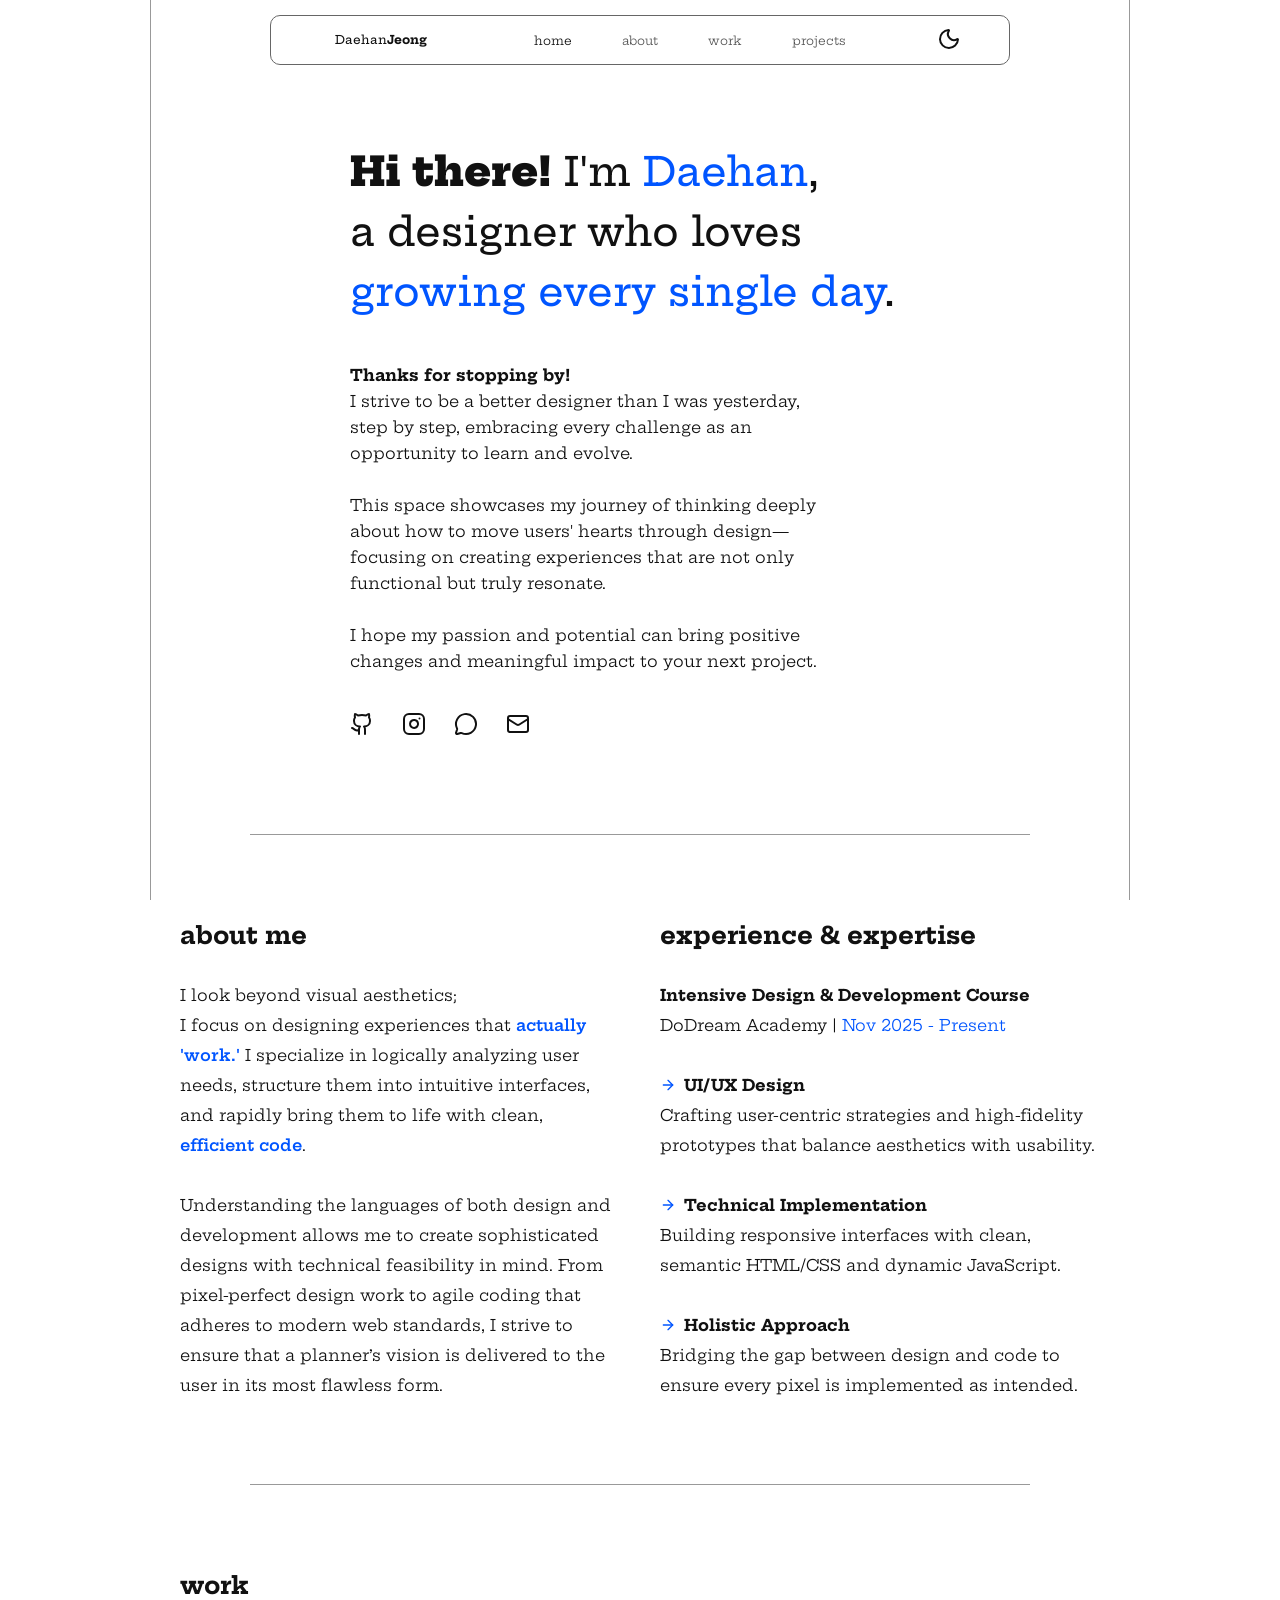
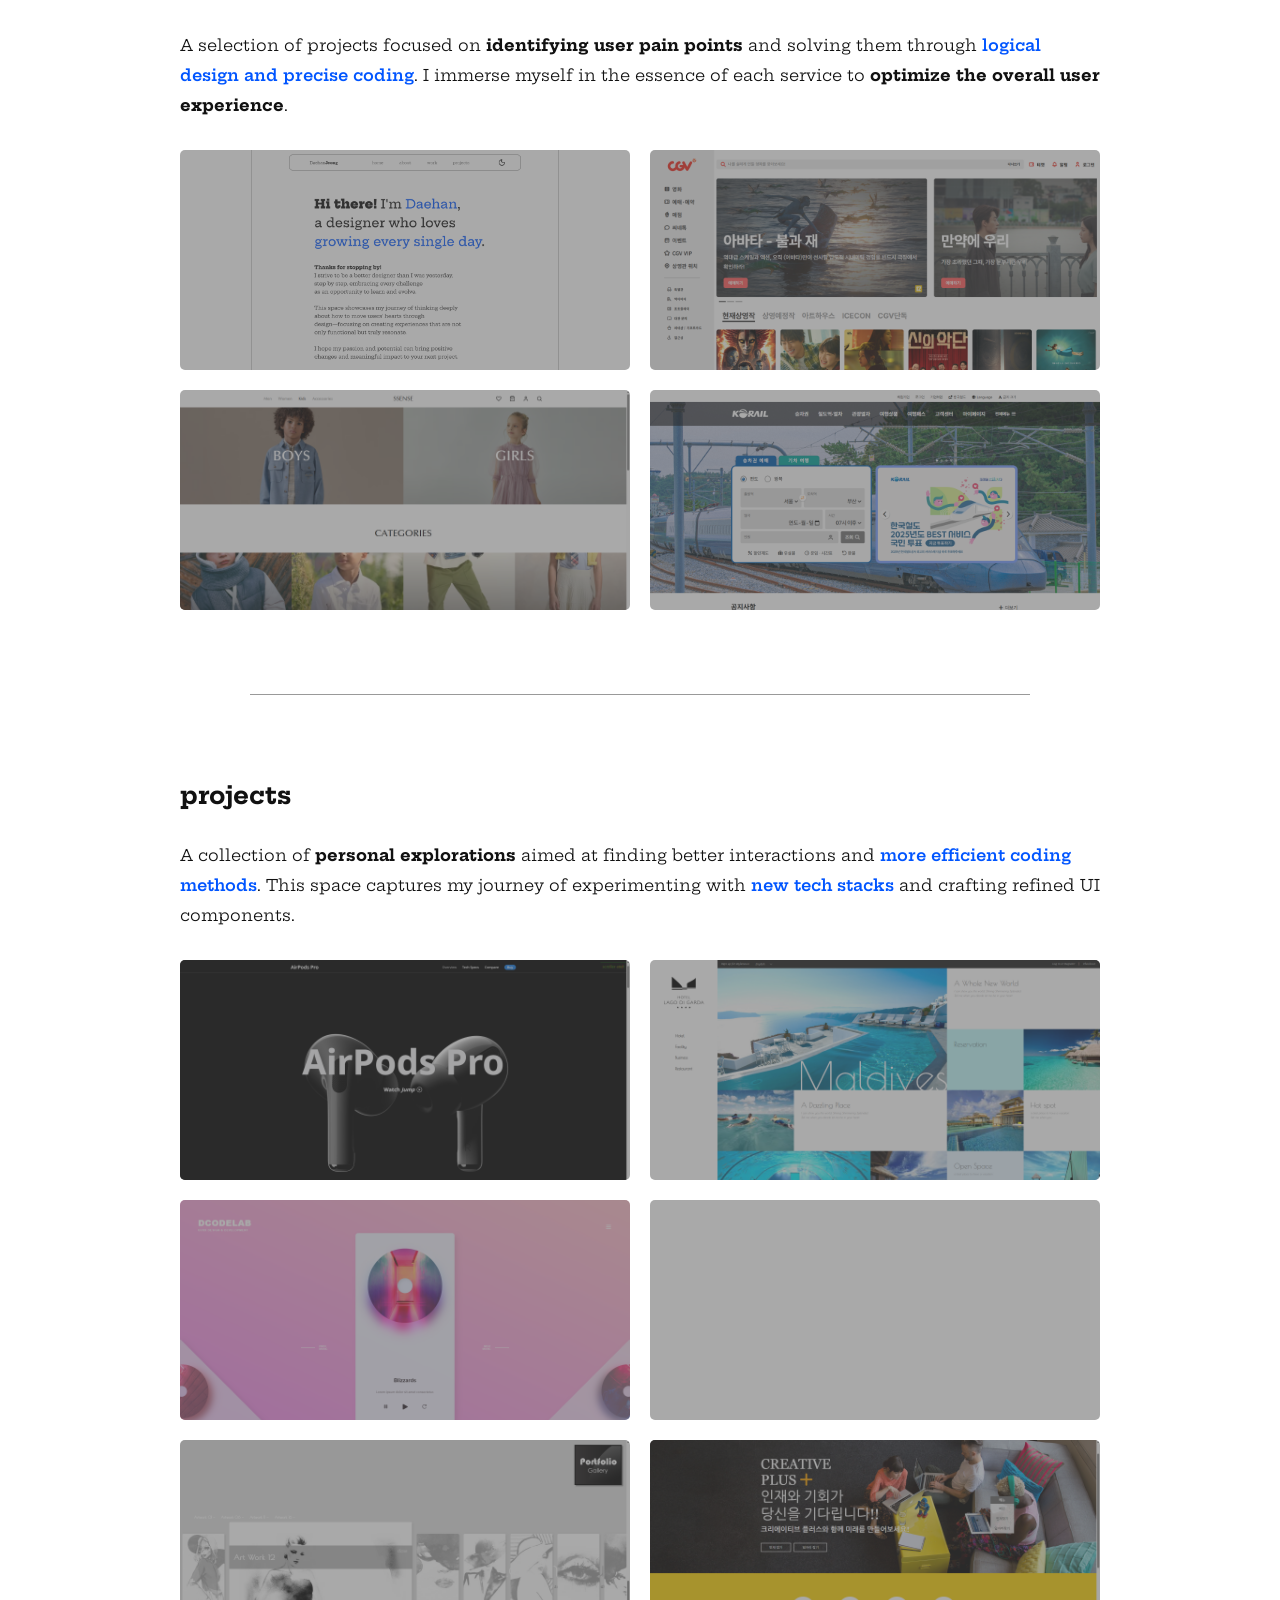
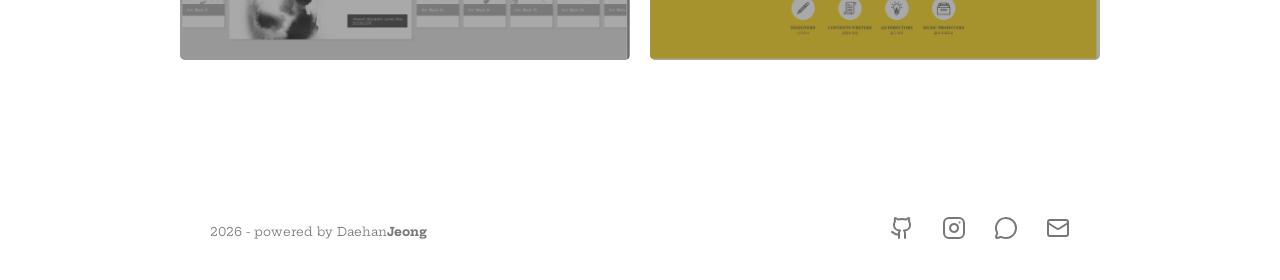
==== commit 47113cb9: "0310" ====
--- a/index.html
+++ b/index.html
@@ -3,7 +3,6 @@
   <head>
     <meta charset="UTF-8" />
     <meta name="viewport" content="width=device-width, initial-scale=1.0" />
-
     <link rel="stylesheet" href="css/style.css" />
     <script src="js/script.js" defer></script>
     <title>Portfolio Website</title>
@@ -90,19 +89,24 @@
           <div class="text">
             <div class="title">
               <h2>
-                <b>Hi there!</b> <br class="mo-only" />I'm <span class="highlight">Daehan</span>,<br />
-                a designer who loves<br />
+                <b>Hi there!</b> <br class="mo-only" />I'm <span class="highlight">Daehan</span>,
+                <br />
+                a designer who loves
+                <br />
                 <span class="highlight">growing every single day</span>.
               </h2>
             </div>
             <div class="content">
               <span>
-                <b>Thanks for stopping by!</b><br />
+                <b>Thanks for stopping by!</b>
+                <br />
                 I strive to be a better designer than I was yesterday, step by step, embracing every challenge as an
-                opportunity to learn and evolve. <br />
+                opportunity to learn and evolve.
+                <br />
                 <br />
                 This space showcases my journey of thinking deeply about how to move users' hearts through
-                design—focusing on creating experiences that are not only functional but truly resonate.<br />
+                design—focusing on creating experiences that are not only functional but truly resonate.
+                <br />
                 <br />
                 I hope my passion and potential can bring positive changes and meaningful impact to your next project.
               </span>
@@ -192,16 +196,19 @@
             </div>
             <div class="content">
               <span>
-                I look beyond visual aesthetics;<br />
+                I look beyond visual aesthetics;
+                <br />
                 I focus on designing experiences that
                 <span class="highlight">actually 'work.'</span>
-                I specialize in logically analyzing user needs, structure them into intuitive interfaces,<br />
+                I specialize in logically analyzing user needs, structure them into intuitive interfaces,
+                <br />
                 and rapidly bring them to life with clean,
-                <span class="highlight">efficient code</span>
-                . <br />
-                <br />Understanding the languages of both design and development allows me to create sophisticated
-                designs with technical feasibility in mind. From pixel-perfect design work to agile coding that adheres
-                to modern web standards, I strive to ensure that a planner’s vision is delivered to the user in its most
+                <span class="highlight">efficient code</span>.
+                <br />
+                <br />
+                Understanding the languages of both design and development allows me to create sophisticated designs
+                with technical feasibility in mind. From pixel-perfect design work to agile coding that adheres to
+                modern web standards, I strive to ensure that a planner’s vision is delivered to the user in its most
                 flawless form.
               </span>
             </div>
@@ -213,7 +220,8 @@
             <div class="content">
               <h4>Intensive Design & Development Course</h4>
               <span>DoDream Academy | </span>
-              <span class="highlight" style="font-weight: normal">Nov 2025 - Present</span><br />
+              <span class="highlight" style="font-weight: normal">Nov 2025 - Present</span>
+              <br />
               <br />
 
               <h4>
@@ -233,10 +241,10 @@
                 </svg>
                 UI/UX Design
               </h4>
-              <span
-                >Crafting user-centric strategies and high-fidelity prototypes that balance aesthetics with
-                usability.</span
-              ><br />
+              <span>
+                Crafting user-centric strategies and high-fidelity prototypes that balance aesthetics with usability.
+              </span>
+              <br />
               <br />
 
               <h4>
@@ -257,7 +265,8 @@
                 </svg>
                 Technical Implementation
               </h4>
-              <span>Building responsive interfaces with clean, semantic HTML/CSS and dynamic JavaScript.</span><br />
+              <span>Building responsive interfaces with clean, semantic HTML/CSS and dynamic JavaScript.</span>
+              <br />
               <br />
 
               <h4>
--- a/css/style.css
+++ b/css/style.css
@@ -185,7 +185,7 @@
 }
 
 header .switch .menu-btn.active svg path:nth-child(1) {
-  transform: translateY(5px) rotate(45deg);
+  transform: translate(-7px, 4px) rotate(45deg);
 }
 
 header .switch .menu-btn.active svg path:nth-child(2) {
@@ -193,7 +193,7 @@
 }
 
 header .switch .menu-btn.active svg path:nth-child(3) {
-  transform: translateY(-5px) rotate(-45deg);
+  transform: translate(-7px, -6px) rotate(-45deg);
 }
 
 header .box.sticky {
@@ -202,10 +202,10 @@
   position: fixed;
   top: 5px;
   border: none;
-
-  backdrop-filter: saturate(150%) blur(20px);
-  background-color: rgba(255, 255, 255, 0.4);
+  backdrop-filter: saturate(180%) blur(15px);
+  background-color: rgba(255, 255, 255, 0.75);
   box-shadow: 0 5px 20px rgba(17, 17, 17, 0.25);
+  border-bottom: 1px solid rgba(102, 102, 102, 0.05);
 }
 
 body.dk header .box {
@@ -213,7 +213,8 @@
 }
 
 body.dk header .box.sticky {
-  background-color: rgba(34, 34, 34, 0.4);
+  background-color: rgba(34, 34, 34, 0.75);
+  border-bottom: 1px solid rgba(238, 238, 238, 0.1);
 }
 
 header .box.sticky #gnb {
@@ -557,6 +558,7 @@
     padding: 0;
   }
 
+  #hero .text .title,
   #hero .text .content {
     width: 100%;
   }
@@ -597,8 +599,8 @@
 }
 
 @media screen and (max-width: 600px) {
-  header .btn-wrap {
-    margin-right: 10px;
+  header .box {
+    padding: 0 10px;
   }
 
   header .switch {
@@ -653,8 +655,7 @@
   }
 
   header .logo {
-    position: relative;
-    z-index: 10;
+    width: 120px;
   }
 
   #gnb.mobile-open {
@@ -665,7 +666,7 @@
 
   #gnb a {
     font-size: 20px;
-    transition: color 0.3s;
+    transition: 0.3s;
   }
 
   #gnb.mobile-open a {
@@ -687,6 +688,7 @@
   }
 }
 
+/* 애니메이션을 강제로 끄는 역할을 하는 차단용 클래스 추가 */
 .stop-transitions * {
   transition: none !important;
 }
